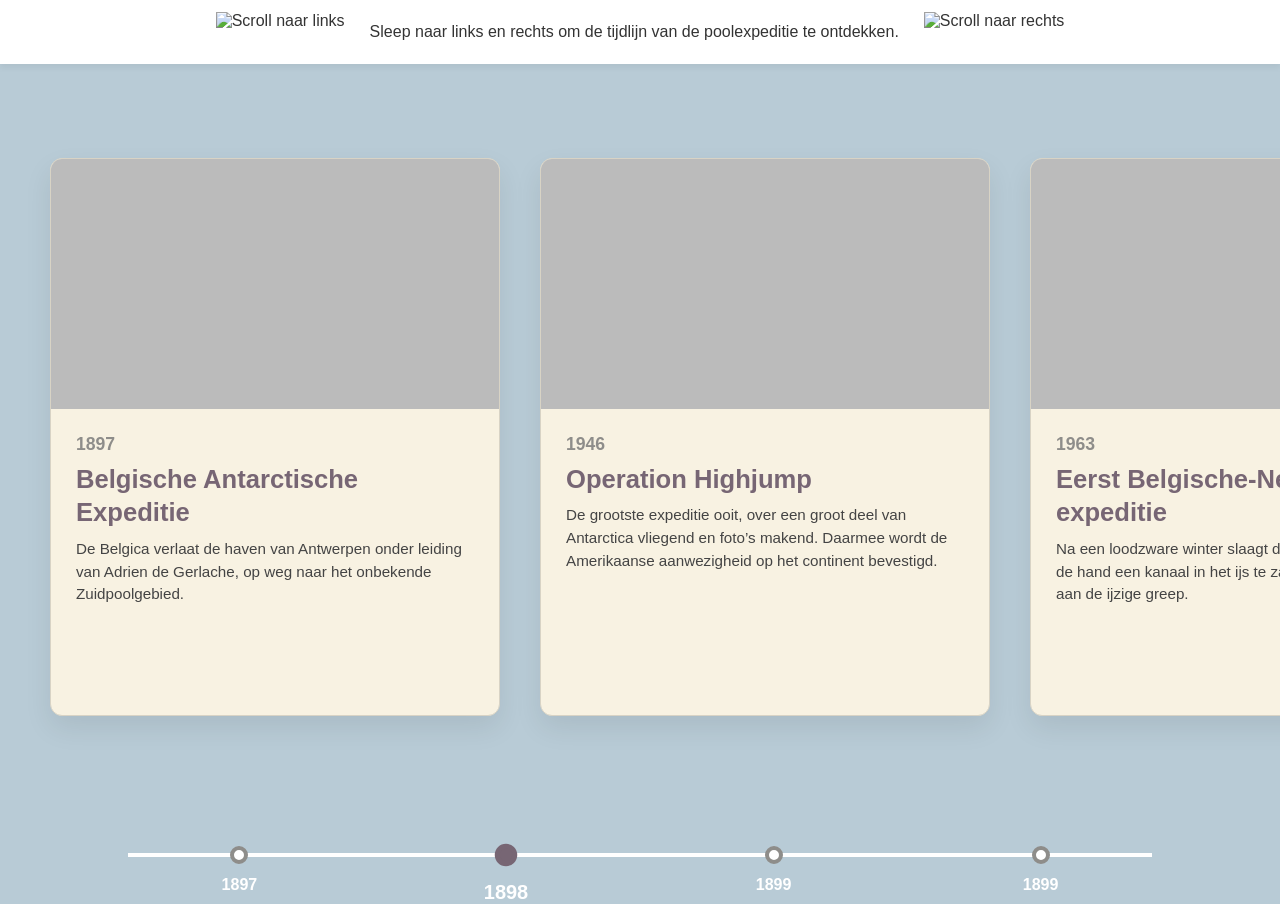
==== index.html @ 5bc971d2 "Add files via upload" ====
<!DOCTYPE html>
<html lang="nl">
<head>
    <meta charset="UTF-8">
    <meta name="viewport" content="width=device-width, initial-scale=1.0">
    <title>Belgische Poolexpeditie - Archief</title>
    <link rel="stylesheet" href="style.css">
</head>
<body>

   <header class="instructie-bar">
    <img src="images/icon touchscreen.png" alt="Scroll naar links" class="touch-icon-img">
    <p>Sleep naar links en rechts om de tijdlijn van de poolexpeditie te ontdekken.</p>
    <img src="images/icon touchscreen.png" alt="Scroll naar rechts" class="touch-icon-img">
</header>
   <main class="scroll-container" id="scrollContainer">
        
        <a href="belgicakaart.html" target="_blank" class="kaart-link">
            <section class="archief-kaart" data-jaar="1897">
                <div class="kaart-beeld" style="background-image: url(images/3142_belgica.jpg);"></div>
                <div class="kaart-content">
                    <span class="jaar-tag">1897</span>
                    <h2>Belgische Antarctische Expeditie </h2>
                    <p>De Belgica verlaat de haven van Antwerpen onder leiding van Adrien de Gerlache, op weg naar het onbekende Zuidpoolgebied.</p>
                </div>
            </section>
        </a>

        <a href="expeditie2.html" target="_blank" class="kaart-link">
            <section class="archief-kaart" data-jaar="1898">
                <div class="kaart-beeld" style="background-image: url('images/1.webp');"></div>
                <div class="kaart-content">
                    <span class="jaar-tag">1946</span>
                    <h2>Operation Highjump</h2>
                    <p>De grootste expeditie ooit, over een groot deel van Antarctica vliegend en foto’s makend. Daarmee wordt de Amerikaanse aanwezigheid op het continent bevestigd.</p>
                </div>
            </section>
        </a>

        <a href="expeditie3.html" target="_blank" class="kaart-link">
            <section class="archief-kaart" data-jaar="1899">
                <div class="kaart-beeld" style="background-image: url('images/koningbouwdewijn.png');"></div>
                <div class="kaart-content">
                    <span class="jaar-tag">1963</span>
                    <h2>Eerst Belgische-Nederlandse expeditie</h2>
                    <p>Na een loodzware winter slaagt de bemanning erin om met de hand een kanaal in het ijs te zagen en te ontsnappen aan de ijzige greep.</p>
                </div>
            </section>
        </a>

         <a href="expeditie4.html" target="_blank" class="kaart-link">
            <section class="archief-kaart" data-jaar="1899">
                <div class="kaart-beeld" style="background-image: url('images/princess.png');"></div>
                <div class="kaart-content">
                    <span class="jaar-tag">2009</span>
                    <h2>Het princess Elisabeth Station</h2>
                    <p>Na een loodzware winter slaagt de bemanning erin om met de hand een kanaal in het ijs te zagen en te ontsnappen aan de ijzige greep.</p>
                </div>
            </section>
        </a>

    </main>

    <footer class="globale-tijdlijn">
        <div class="tijdlijn-lijn"></div>
        <div class="tijdlijn-punten" id="tijdlijnPunten">
            </div>
    </footer>

    <script src="script.js"></script>
</body>
</html>
---- style.css ----
/* ==========================================================================
   Basis Instellingen & Layout
   ========================================================================== */
* {
    box-sizing: border-box;
    margin: 0;
    padding: 0;
}

body {
    font-family: 'Segoe UI', Tahoma, Geneva, Verdana, sans-serif;
    background-color: rgb(184, 203, 214); 
    color: #333;
    overflow: hidden; 
    height: 100vh;
    display: flex;
    flex-direction: column;
}

/* Styling voor de interactieve handjes */
.touch-icon-img {
    height: 40px;       /* Iets compacter gemaakt */
    width: auto;        
    object-fit: contain;
    vertical-align: middle;
}

/* De witte instructiebalk bovenaan */
.instructie-bar {
    background: #ffffff;
    padding: 12px;      /* Iets minder dikke balk */
    display: flex;
    justify-content: center;
    align-items: center;
    gap: 25px;          
    box-shadow: 0 4px 6px rgba(0,0,0,0.05);
    z-index: 10;
    flex-shrink: 0;     
}

/* ==========================================================================
   Horizontale Scroll Container (De kaarten-rij)
   ========================================================================== */
.scroll-container {
    display: flex;
    flex-direction: row;
    overflow-x: auto;          
    overflow-y: hidden;        
    flex-grow: 1;              
    align-items: center;       
    padding: 0 50px;           /* Iets meer ademruimte aan de zijkanten */
    gap: 40px;
    scroll-behavior: smooth;
    -webkit-overflow-scrolling: touch; 
    scroll-snap-type: x mandatory; 
    background-color: rgb(184, 203, 214); 
}

/* Verberg de scrollbalken voor alle browsers */
.scroll-container::-webkit-scrollbar {
    display: none; 
}

.scroll-container {
    -ms-overflow-style: none;  
    scrollbar-width: none;     
}

/* ==========================================================================
   De Archief Kaarten & Links
   ========================================================================== */
.kaart-link {
    text-decoration: none !important; 
    color: inherit;
    flex: 0 0 450px;           /* Behoudt de rotsvaste breedte van 450px */
    scroll-snap-align: center; 
    display: block;
}

.archief-kaart {
    background: rgb(248, 242, 226); 
    border: 1px solid #d8d3c5;
    border-radius: 12px;       
    height: 62vh;              /* Iets verhoogd (was 55vh) voor extra tekst-ruimte */
    min-height: 480px;         
    max-height: 580px;         
    display: flex;
    flex-direction: column;
    box-shadow: 0 12px 28px rgba(0,0,0,0.08);
    white-space: normal;       
    overflow: hidden;          
    transition: transform 0.3s ease, box-shadow 0.3s ease;
}

.archief-kaart:hover {
    transform: translateY(-5px);
    box-shadow: 0 18px 35px rgba(0,0,0,0.12);
}

.kaart-beeld {
    width: 100%;
    height: 45%;               /* Teruggebracht naar 45% zodat de tekst meer ruimte krijgt */
    background-size: cover;
    background-position: center;
    background-color: #bbb; 
}

.kaart-content {
    padding: 25px;
    flex-grow: 1;              /* Vult automatisch alle resterende ruimte onder de foto op */
    display: flex;
    flex-direction: column;
    gap: 6px;                  /* Iets compactere afstand tussen elementen */
    box-sizing: border-box;
    overflow-y: auto;          /* Mocht de tekst écht te lang zijn, dan scrollt de kaart intern in plaats van te breken */
}

.jaar-tag {
    font-weight: bold;
    color: #8e8d8a;
    font-size: 1.1rem;         /* Fractie kleiner voor een betere balans */
}

.kaart-content h2 {
    font-size: 1.6rem;         /* Was 1.8rem, oogt nu minder schreeuwerig en past beter */
    color: rgb(119, 102, 116); 
    line-height: 1.3;
    margin: 2px 0;
}

.kaart-content p {
    color: #444444;            /* Iets donkerder grijs voor betere leesbaarheid */
    line-height: 1.5;
    font-size: 0.95rem;        /* Iets verkleind zodat lange verhalen soepel passen */
}

/* ==========================================================================
   Globale Tijdlijn Onderaan (Gecorrigeerd & Kleiner)
   ========================================================================== */
.globale-tijdlijn {
    height: 90px;              /* Slanker gemaakt (was 120px) */
    background-color: rgb(184, 203, 214) !important; 
    position: relative;
    display: flex;
    align-items: center;
    justify-content: center;
    padding: 0 10%;
    margin-top: auto;   
    flex-shrink: 0;     
}

.tijdlijn-lijn {
    position: absolute;
    width: 80%;
    height: 4px;
    background: #ffffff; 
    z-index: 1;
}

.tijdlijn-punten {
    position: relative;
    width: 80%;
    display: flex;
    justify-content: space-between;
    z-index: 2;
}

.tijdlijn-punt {
    width: 18px;               /* Iets verkleind passend bij de slankere balk */
    height: 18px;
    background: #ffffff;
    border: 4px solid #8e8d8a;
    border-radius: 50%;
    cursor: pointer;
    position: relative;
    transition: all 0.3s ease;
}

.tijdlijn-punt.actief {
    border-color: rgb(119, 102, 116);
    background: rgb(119, 102, 116);
    transform: scale(1.25);
}

.tijdlijn-punt::after {
    content: attr(data-jaar);
    position: absolute;
    top: 26px;                 /* Iets omhoog gehaald vanwege de compactere balk */
    left: 50%;
    transform: translateX(-50%);
    font-weight: bold;
    font-size: 1rem;           /* Iets subtieler lettertype voor de jaartallen */
    color: #ffffff; 
}
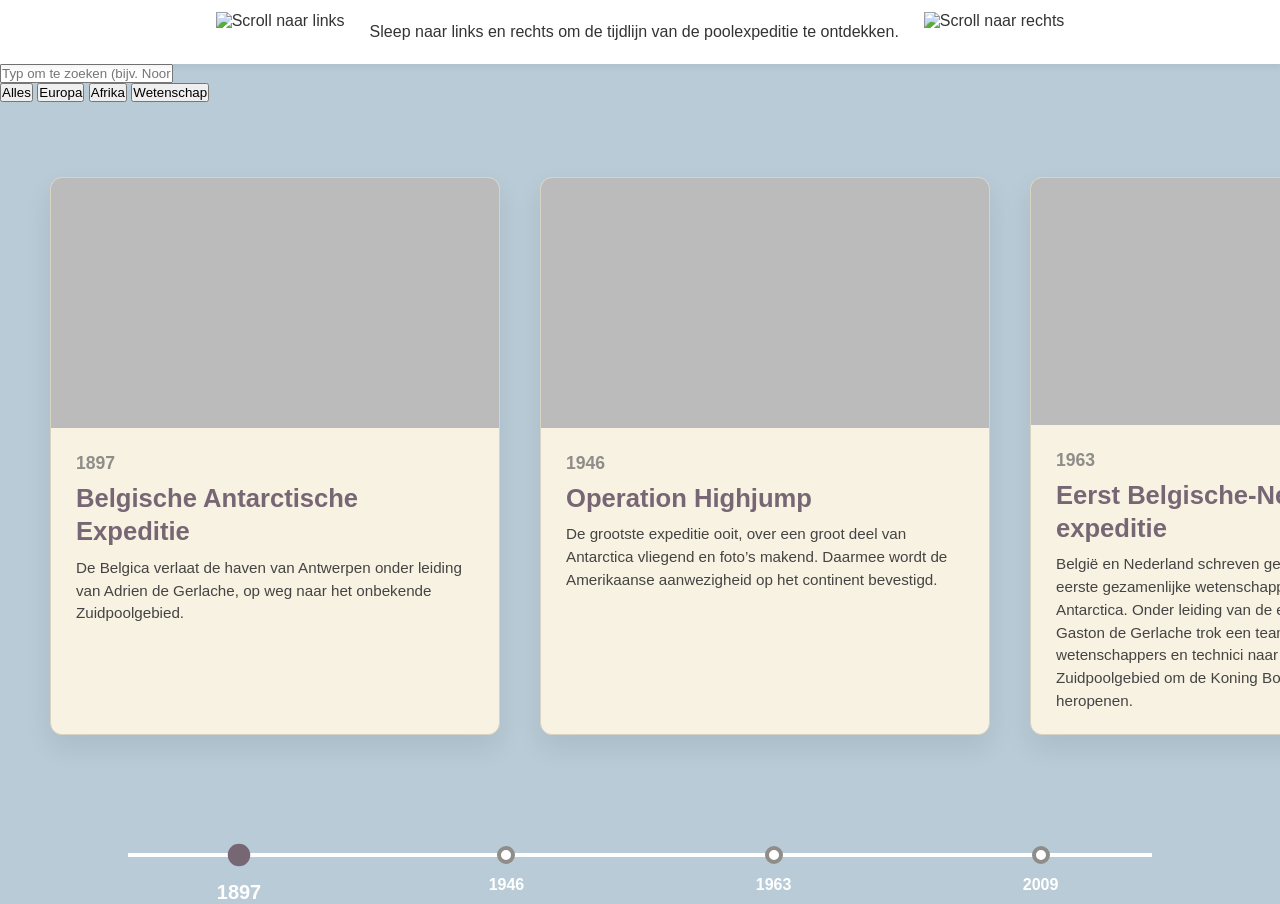
==== commit f1170944: "Add files via upload" ====
--- a/index.html
+++ b/index.html
@@ -9,15 +9,34 @@
 <body>
 
    <header class="instructie-bar">
-    <img src="images/icon touchscreen.png" alt="Scroll naar links" class="touch-icon-img">
+    <img src="/images/icon touchscreen.png" alt="Scroll naar links" class="touch-icon-img">
     <p>Sleep naar links en rechts om de tijdlijn van de poolexpeditie te ontdekken.</p>
-    <img src="images/icon touchscreen.png" alt="Scroll naar rechts" class="touch-icon-img">
+    <img src="/images/icon touchscreen.png" alt="Scroll naar rechts" class="touch-icon-img">
 </header>
+
+<div class="filter-container">
+  
+  <input 
+    type="text" 
+    id="zoekbalk" 
+    placeholder="Typ om te zoeken (bijv. Noordpool, 1923...)"
+    autocomplete="off"
+  >
+
+  <div class="filter-knoppen">
+    <button class="filter-btn actief" data-filter="alles">Alles</button>
+    <button class="filter-btn" data-filter="europa">Europa</button>
+    <button class="filter-btn" data-filter="afrika">Afrika</button>
+    <button class="filter-btn" data-filter="wetenschap">Wetenschap</button>
+  </div>
+
+</div>
+
    <main class="scroll-container" id="scrollContainer">
         
         <a href="belgicakaart.html" target="_blank" class="kaart-link">
             <section class="archief-kaart" data-jaar="1897">
-                <div class="kaart-beeld" style="background-image: url(images/3142_belgica.jpg);"></div>
+                <div class="kaart-beeld" style="background-image: url(/images/3142_belgica.jpg);"></div>
                 <div class="kaart-content">
                     <span class="jaar-tag">1897</span>
                     <h2>Belgische Antarctische Expeditie </h2>
@@ -27,8 +46,8 @@
         </a>
 
         <a href="expeditie2.html" target="_blank" class="kaart-link">
-            <section class="archief-kaart" data-jaar="1898">
-                <div class="kaart-beeld" style="background-image: url('images/1.webp');"></div>
+            <section class="archief-kaart" data-jaar="1946">
+                <div class="kaart-beeld" style="background-image: url('/images/1.webp');"></div>
                 <div class="kaart-content">
                     <span class="jaar-tag">1946</span>
                     <h2>Operation Highjump</h2>
@@ -38,23 +57,23 @@
         </a>
 
         <a href="expeditie3.html" target="_blank" class="kaart-link">
-            <section class="archief-kaart" data-jaar="1899">
-                <div class="kaart-beeld" style="background-image: url('images/koningbouwdewijn.png');"></div>
+            <section class="archief-kaart" data-jaar="1963">
+                <div class="kaart-beeld" style="background-image: url('/images/koningbouwdewijn.png');"></div>
                 <div class="kaart-content">
                     <span class="jaar-tag">1963</span>
                     <h2>Eerst Belgische-Nederlandse expeditie</h2>
-                    <p>Na een loodzware winter slaagt de bemanning erin om met de hand een kanaal in het ijs te zagen en te ontsnappen aan de ijzige greep.</p>
+                    <p>België en Nederland schreven geschiedenis met hun eerste gezamenlijke wetenschappelijke expeditie naar Antarctica. Onder leiding van de ervaren Belgische baron Gaston de Gerlache trok een team van zeventien wetenschappers en technici naar het onherbergzame Zuidpoolgebied om de Koning Boudewijnbasis te heropenen.</p>
                 </div>
             </section>
         </a>
 
          <a href="expeditie4.html" target="_blank" class="kaart-link">
-            <section class="archief-kaart" data-jaar="1899">
-                <div class="kaart-beeld" style="background-image: url('images/princess.png');"></div>
+            <section class="archief-kaart" data-jaar="2009">
+                <div class="kaart-beeld" style="background-image: url('/images/princess.png');"></div>
                 <div class="kaart-content">
                     <span class="jaar-tag">2009</span>
                     <h2>Het princess Elisabeth Station</h2>
-                    <p>Na een loodzware winter slaagt de bemanning erin om met de hand een kanaal in het ijs te zagen en te ontsnappen aan de ijzige greep.</p>
+                    <p>Het unieke project, ontworpen en beheerd door de International Polar Foundation onder leiding van Alain Hubert, draait volledig op hernieuwbare energie van windmasten en zonnepanelen, gecombineerd met een geavanceerd microgrid en waterzuiveringssysteem.</p>
                 </div>
             </section>
         </a>
--- a/style.css
+++ b/style.css
@@ -191,4 +191,10 @@
     font-weight: bold;
     font-size: 1rem;           /* Iets subtieler lettertype voor de jaartallen */
     color: #ffffff; 
-}+}
+
+#mapAntarctica {
+            width: 100%;
+            height: 550px; 
+            background-color: #f4f3f0;
+        }
